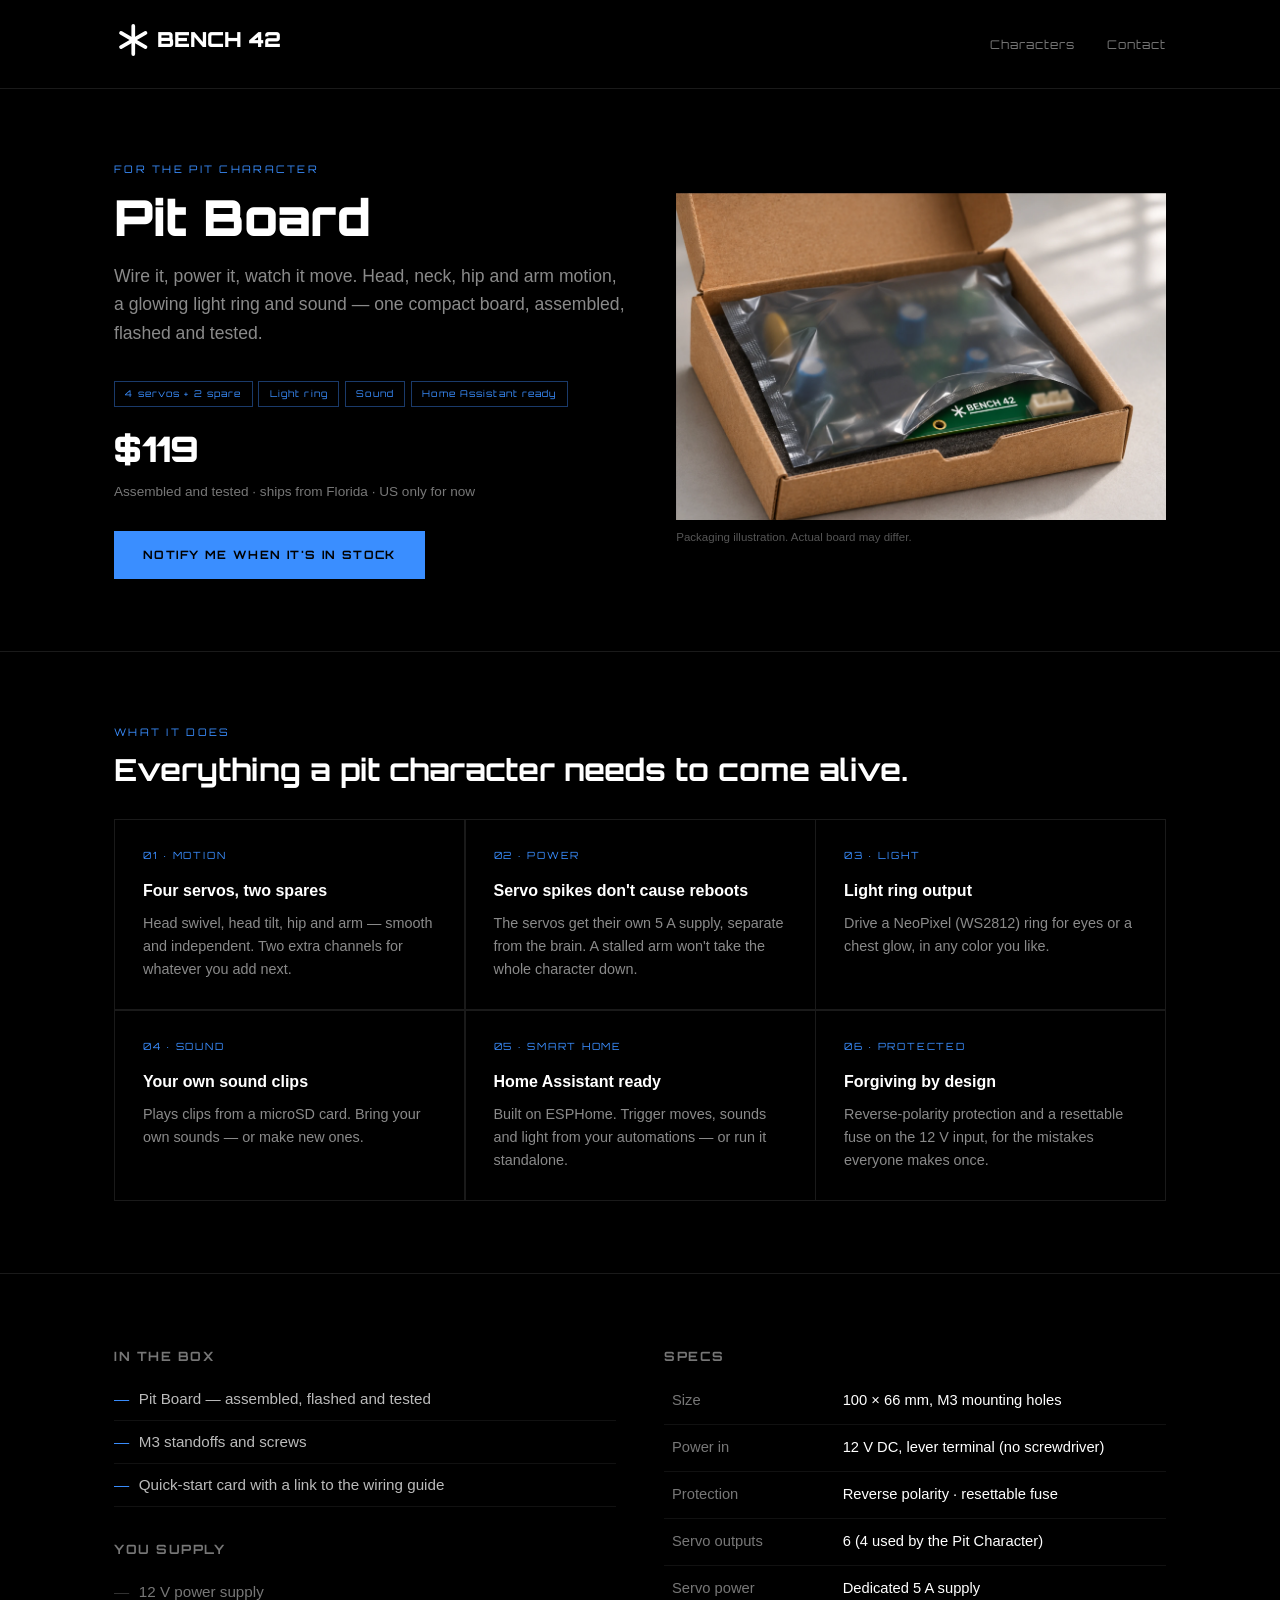
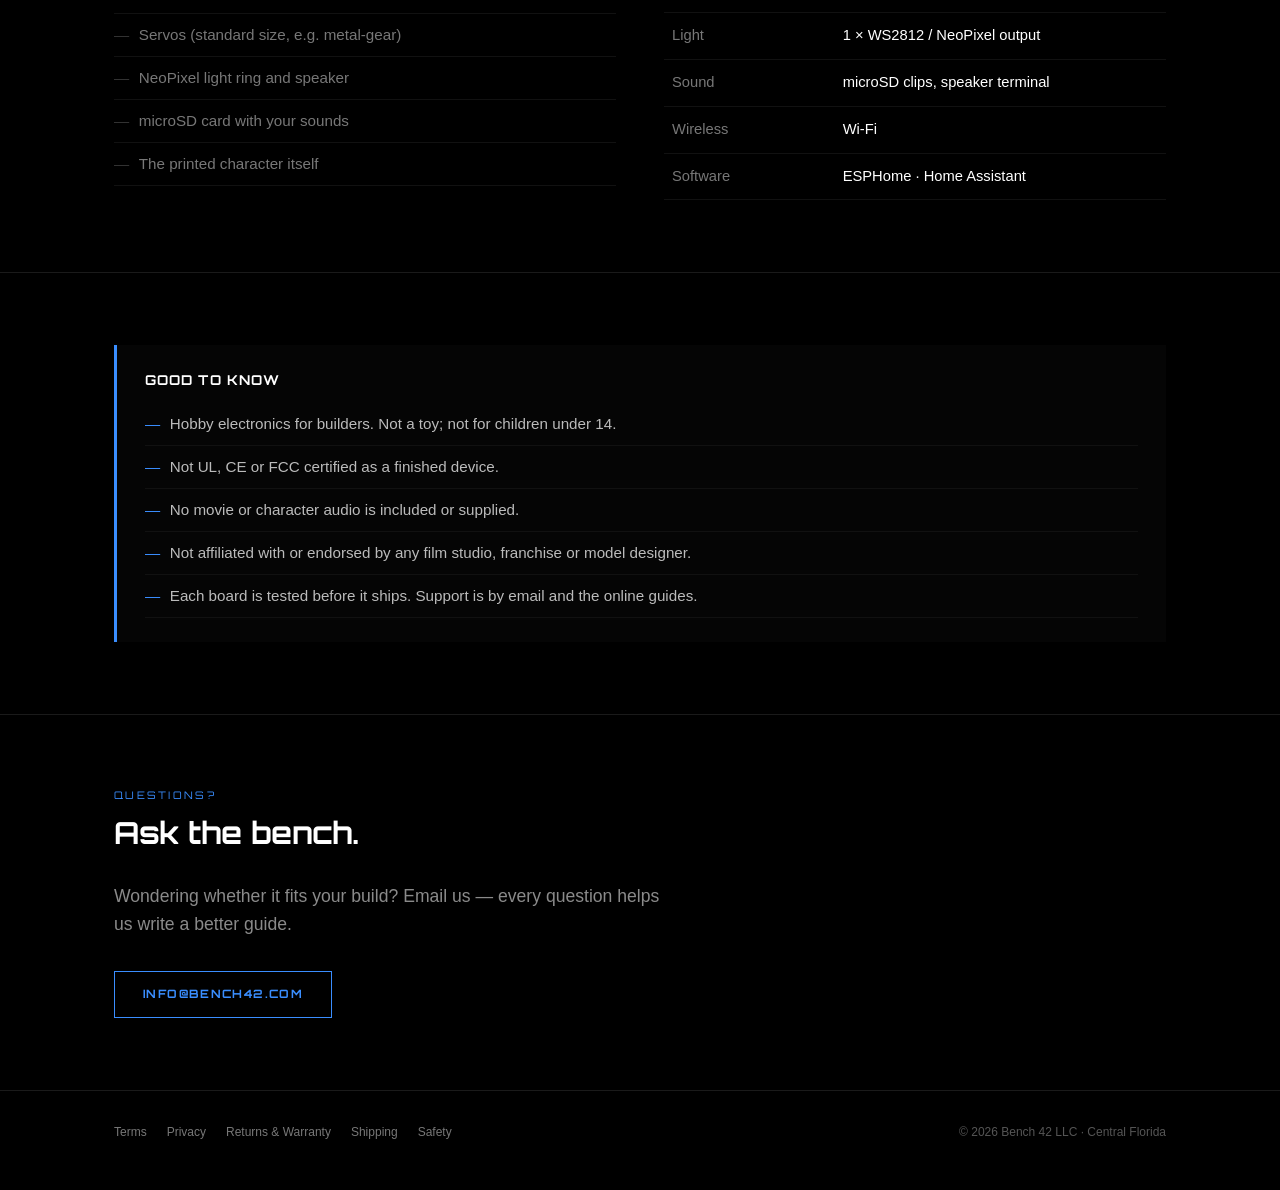
==== pit-board.html @ 6bb13f92 "New site: Characters + Pit Board page Co-Authored-By: Claude Opus 5.5 <noreply@anthropic.com>" ====
<!DOCTYPE html>
<html lang="en">
<head>
  <meta charset="UTF-8">
  <meta name="viewport" content="width=device-width, initial-scale=1.0">
  <!-- Pre-launch: remove this line on launch day. -->
  <meta name="robots" content="noindex, nofollow">
  <title>Pit Board – Animatronic Controller | Bench 42</title>
  <meta name="description" content="Bring a 3D-printed pit character to life: 4 servos, a light ring and sound on one compact 12 V board. Assembled, flashed and tested. Home Assistant ready.">
  <link href="https://fonts.googleapis.com/css2?family=Orbitron:wght@400;700;900&display=swap" rel="stylesheet">
  <link rel="stylesheet" href="site.css">
  <style>
    .hero-grid { display: grid; grid-template-columns: 1.05fr 1fr; gap: 3rem; align-items: center; }
    .price { font-family: 'Orbitron', sans-serif; font-size: 2.2rem; font-weight: 900; margin: 0.5rem 0 0.25rem; }
    .price-note { color: #777; font-size: 0.85rem; margin-bottom: 1.75rem; }
    figure figcaption { font-size: 0.72rem; color: #555; margin-top: 0.5rem; }
    .two { display: grid; grid-template-columns: 1fr 1fr; gap: 3rem; }
    .two h3 { font-family: 'Orbitron', sans-serif; font-size: 0.8rem; letter-spacing: 0.12em; color: #777; margin-bottom: 0.75rem; text-transform: uppercase; }
    @media (max-width: 800px) { .hero-grid, .two { grid-template-columns: 1fr; gap: 2rem; } }
  </style>
</head>
<body>

<header>
  <div class="container header-inner">
    <a href="index.html" aria-label="Bench 42 home">
      <svg class="logo-svg" viewBox="0 0 280 54" xmlns="http://www.w3.org/2000/svg">
        <g transform="translate(26,27)">
          <line x1="0" y1="-19" x2="0" y2="19" stroke="#fff" stroke-width="5" stroke-linecap="round"/>
          <line x1="16.5" y1="-9.5" x2="-16.5" y2="9.5" stroke="#fff" stroke-width="5" stroke-linecap="round"/>
          <line x1="-16.5" y1="-9.5" x2="16.5" y2="9.5" stroke="#fff" stroke-width="5" stroke-linecap="round"/>
        </g>
        <text x="58" y="36" font-family="Orbitron,'Arial Black',sans-serif" font-weight="900" font-size="28" fill="#fff">BENCH 42</text>
      </svg>
    </a>
    <nav>
      <a href="index.html#characters">Characters</a>
      <a href="#contact">Contact</a>
    </nav>
  </div>
</header>

<!-- HERO -->
<section>
  <div class="container hero-grid">
    <div>
      <p class="label">For the Pit Character</p>
      <h1>Pit Board</h1>
      <p class="lead">Wire it, power it, watch it move. Head, neck, hip and arm motion, a glowing light ring and sound — one compact board, assembled, flashed and tested.</p>
      <div>
        <span class="tag">4 servos + 2 spare</span><span class="tag">Light ring</span><span class="tag">Sound</span><span class="tag">Home Assistant ready</span>
      </div>
      <p class="price">$119</p>
      <p class="price-note">Assembled and tested · ships from Florida · US only for now</p>
      <a class="btn solid" href="mailto:info@bench42.com?subject=Pit%20Board%20%E2%80%94%20notify%20me">NOTIFY ME WHEN IT'S IN STOCK</a>
    </div>
    <figure>
      <img src="img/pit-board-boxed.webp" alt="A Bench 42 board in an anti-static bag inside a kraft shipping box" width="2000" height="1333">
      <figcaption>Packaging illustration. Actual board may differ.</figcaption>
    </figure>
  </div>
</section>

<!-- WHAT IT DOES -->
<section>
  <div class="container">
    <p class="label">What it does</p>
    <h2>Everything a pit character needs to come alive.</h2>
    <div class="grid">
      <div class="card"><p class="num">01 · MOTION</p><h3>Four servos, two spares</h3><p>Head swivel, head tilt, hip and arm — smooth and independent. Two extra channels for whatever you add next.</p></div>
      <div class="card"><p class="num">02 · POWER</p><h3>Servo spikes don't cause reboots</h3><p>The servos get their own 5 A supply, separate from the brain. A stalled arm won't take the whole character down.</p></div>
      <div class="card"><p class="num">03 · LIGHT</p><h3>Light ring output</h3><p>Drive a NeoPixel (WS2812) ring for eyes or a chest glow, in any color you like.</p></div>
      <div class="card"><p class="num">04 · SOUND</p><h3>Your own sound clips</h3><p>Plays clips from a microSD card. Bring your own sounds — or make new ones.</p></div>
      <div class="card"><p class="num">05 · SMART HOME</p><h3>Home Assistant ready</h3><p>Built on ESPHome. Trigger moves, sounds and light from your automations — or run it standalone.</p></div>
      <div class="card"><p class="num">06 · PROTECTED</p><h3>Forgiving by design</h3><p>Reverse-polarity protection and a resettable fuse on the 12 V input, for the mistakes everyone makes once.</p></div>
    </div>
  </div>
</section>

<!-- BOX + SPECS -->
<section>
  <div class="container two">
    <div>
      <h3>In the box</h3>
      <ul class="list">
        <li>Pit Board — assembled, flashed and tested</li>
        <li>M3 standoffs and screws</li>
        <li>Quick-start card with a link to the wiring guide</li>
      </ul>
      <h3 style="margin-top:2rem">You supply</h3>
      <ul class="list dim">
        <li>12 V power supply</li>
        <li>Servos (standard size, e.g. metal-gear)</li>
        <li>NeoPixel light ring and speaker</li>
        <li>microSD card with your sounds</li>
        <li>The printed character itself</li>
      </ul>
    </div>
    <div>
      <h3>Specs</h3>
      <table class="specs">
        <tr><th>Size</th><td>100 × 66 mm, M3 mounting holes</td></tr>
        <tr><th>Power in</th><td>12 V DC, lever terminal (no screwdriver)</td></tr>
        <tr><th>Protection</th><td>Reverse polarity · resettable fuse</td></tr>
        <tr><th>Servo outputs</th><td>6 (4 used by the Pit Character)</td></tr>
        <tr><th>Servo power</th><td>Dedicated 5 A supply</td></tr>
        <tr><th>Light</th><td>1 × WS2812 / NeoPixel output</td></tr>
        <tr><th>Sound</th><td>microSD clips, speaker terminal</td></tr>
        <tr><th>Wireless</th><td>Wi-Fi</td></tr>
        <tr><th>Software</th><td>ESPHome · Home Assistant</td></tr>
      </table>
    </div>
  </div>
</section>

<!-- GOOD TO KNOW -->
<section>
  <div class="container">
    <div class="note">
      <h3>GOOD TO KNOW</h3>
      <ul class="list">
        <li>Hobby electronics for builders. Not a toy; not for children under 14.</li>
        <li>Not UL, CE or FCC certified as a finished device.</li>
        <li>No movie or character audio is included or supplied.</li>
        <li>Not affiliated with or endorsed by any film studio, franchise or model designer.</li>
        <li>Each board is tested before it ships. Support is by email and the online guides.</li>
      </ul>
    </div>
  </div>
</section>

<!-- CONTACT -->
<section id="contact">
  <div class="container">
    <p class="label">Questions?</p>
    <h2>Ask the bench.</h2>
    <p class="lead">Wondering whether it fits your build? Email us — every question helps us write a better guide.</p>
    <a class="btn" href="mailto:info@bench42.com?subject=Pit%20Board%20question">INFO@BENCH42.COM</a>
  </div>
</section>

<footer>
  <div class="container footer-inner">
    <div>
      <a href="#">Terms</a><a href="#">Privacy</a><a href="#">Returns &amp; Warranty</a><a href="#">Shipping</a><a href="#">Safety</a>
    </div>
    <p>© 2026 Bench 42 LLC · Central Florida</p>
  </div>
</footer>

</body>
</html>
---- site.css ----
*, *::before, *::after { box-sizing: border-box; margin: 0; padding: 0; }
:root { --bg:#000; --panel:#050505; --line:#1a1a1a; --text:#fff; --muted:#8a8a8a; --dim:#555; --accent:#3A8EFF; --accent-dim:#1a3a6a; }
body { background: var(--bg); color: var(--text); font-family: -apple-system, BlinkMacSystemFont, 'Segoe UI', Roboto, sans-serif; line-height: 1.6; }
img { max-width: 100%; height: auto; display: block; }
a { color: var(--accent); }
.container { max-width: 1100px; margin: 0 auto; padding: 0 1.5rem; }
.orb { font-family: 'Orbitron', 'Arial Black', sans-serif; }

header { border-bottom: 1px solid var(--line); padding: 1.25rem 0; }
.header-inner { display: flex; align-items: center; justify-content: space-between; gap: 1rem; }
.logo-svg { height: 40px; width: auto; }
nav a { color: #777; text-decoration: none; font-size: 0.75rem; letter-spacing: 0.08em; margin-left: 1.75rem; font-family: 'Orbitron', sans-serif; }
nav a:hover { color: #fff; }

section { padding: 4.5rem 0; border-bottom: 1px solid var(--line); }
.label { font-family: 'Orbitron', sans-serif; font-size: 0.65rem; letter-spacing: 0.22em; color: var(--accent); text-transform: uppercase; margin-bottom: 0.75rem; }
h1, h2 { font-family: 'Orbitron', 'Arial Black', sans-serif; line-height: 1.15; }
h1 { font-size: clamp(2rem, 5vw, 3.1rem); font-weight: 900; margin-bottom: 1rem; }
h2 { font-size: clamp(1.35rem, 3vw, 1.9rem); font-weight: 700; margin-bottom: 2rem; }
.accent { color: var(--accent); }
.lead { font-size: 1.1rem; color: var(--muted); max-width: 560px; margin-bottom: 2rem; }

.btn { display: inline-block; font-family: 'Orbitron', sans-serif; font-size: 0.72rem; font-weight: 700; letter-spacing: 0.12em; color: var(--accent); border: 1.5px solid var(--accent); padding: 0.85rem 1.75rem; text-decoration: none; transition: background .2s, color .2s; }
.btn:hover { background: var(--accent); color: #000; }
.btn.solid { background: var(--accent); color: #000; }
.btn.solid:hover { background: #6aa9ff; }

.grid { display: grid; grid-template-columns: repeat(auto-fit, minmax(300px, 1fr)); gap: 1.5px; background: var(--line); border: 1.5px solid var(--line); }
.card { background: #000; padding: 1.75rem; }
.card h3 { font-size: 1rem; font-weight: 600; margin-bottom: 0.5rem; }
.card p { font-size: 0.9rem; color: var(--muted); }
.card .num { font-family: 'Orbitron', sans-serif; font-size: 0.62rem; letter-spacing: 0.18em; color: var(--accent); margin-bottom: 0.9rem; }

.tag { display: inline-block; font-family: 'Orbitron', sans-serif; font-size: 0.58rem; letter-spacing: 0.12em; color: var(--accent); border: 1px solid var(--accent-dim); padding: 0.3rem 0.65rem; margin: 0 0.35rem 0.35rem 0; }
.tag.soon { color: #777; border-color: #2a2a2a; }

.list { list-style: none; }
.list li { padding: 0.55rem 0; border-bottom: 1px solid #111; color: #bbb; display: flex; gap: 0.6rem; font-size: 0.95rem; }
.list li::before { content: '—'; color: var(--accent); flex-shrink: 0; }
.list.dim li { color: #777; }
.list.dim li::before { color: #333; }

.specs { width: 100%; border-collapse: collapse; font-size: 0.92rem; }
.specs th, .specs td { text-align: left; padding: 0.7rem 0.5rem; border-bottom: 1px solid #111; vertical-align: top; }
.specs th { color: #777; font-weight: 500; width: 34%; }

.note { border-left: 3px solid var(--accent); background: var(--panel); padding: 1.5rem 1.75rem; }
.note h3 { font-family: 'Orbitron', sans-serif; font-size: 0.85rem; letter-spacing: 0.08em; margin-bottom: 0.75rem; }

footer { padding: 2rem 0 3rem; }
.footer-inner { display: flex; justify-content: space-between; flex-wrap: wrap; gap: 1rem; font-size: 0.75rem; color: #555; }
.footer-inner a { color: #777; text-decoration: none; margin-right: 1.25rem; }
.footer-inner a:hover { color: #fff; }

@media (max-width: 640px) {
  nav a { margin-left: 1rem; }
  section { padding: 3.25rem 0; }
  .specs th { width: 42%; }
}
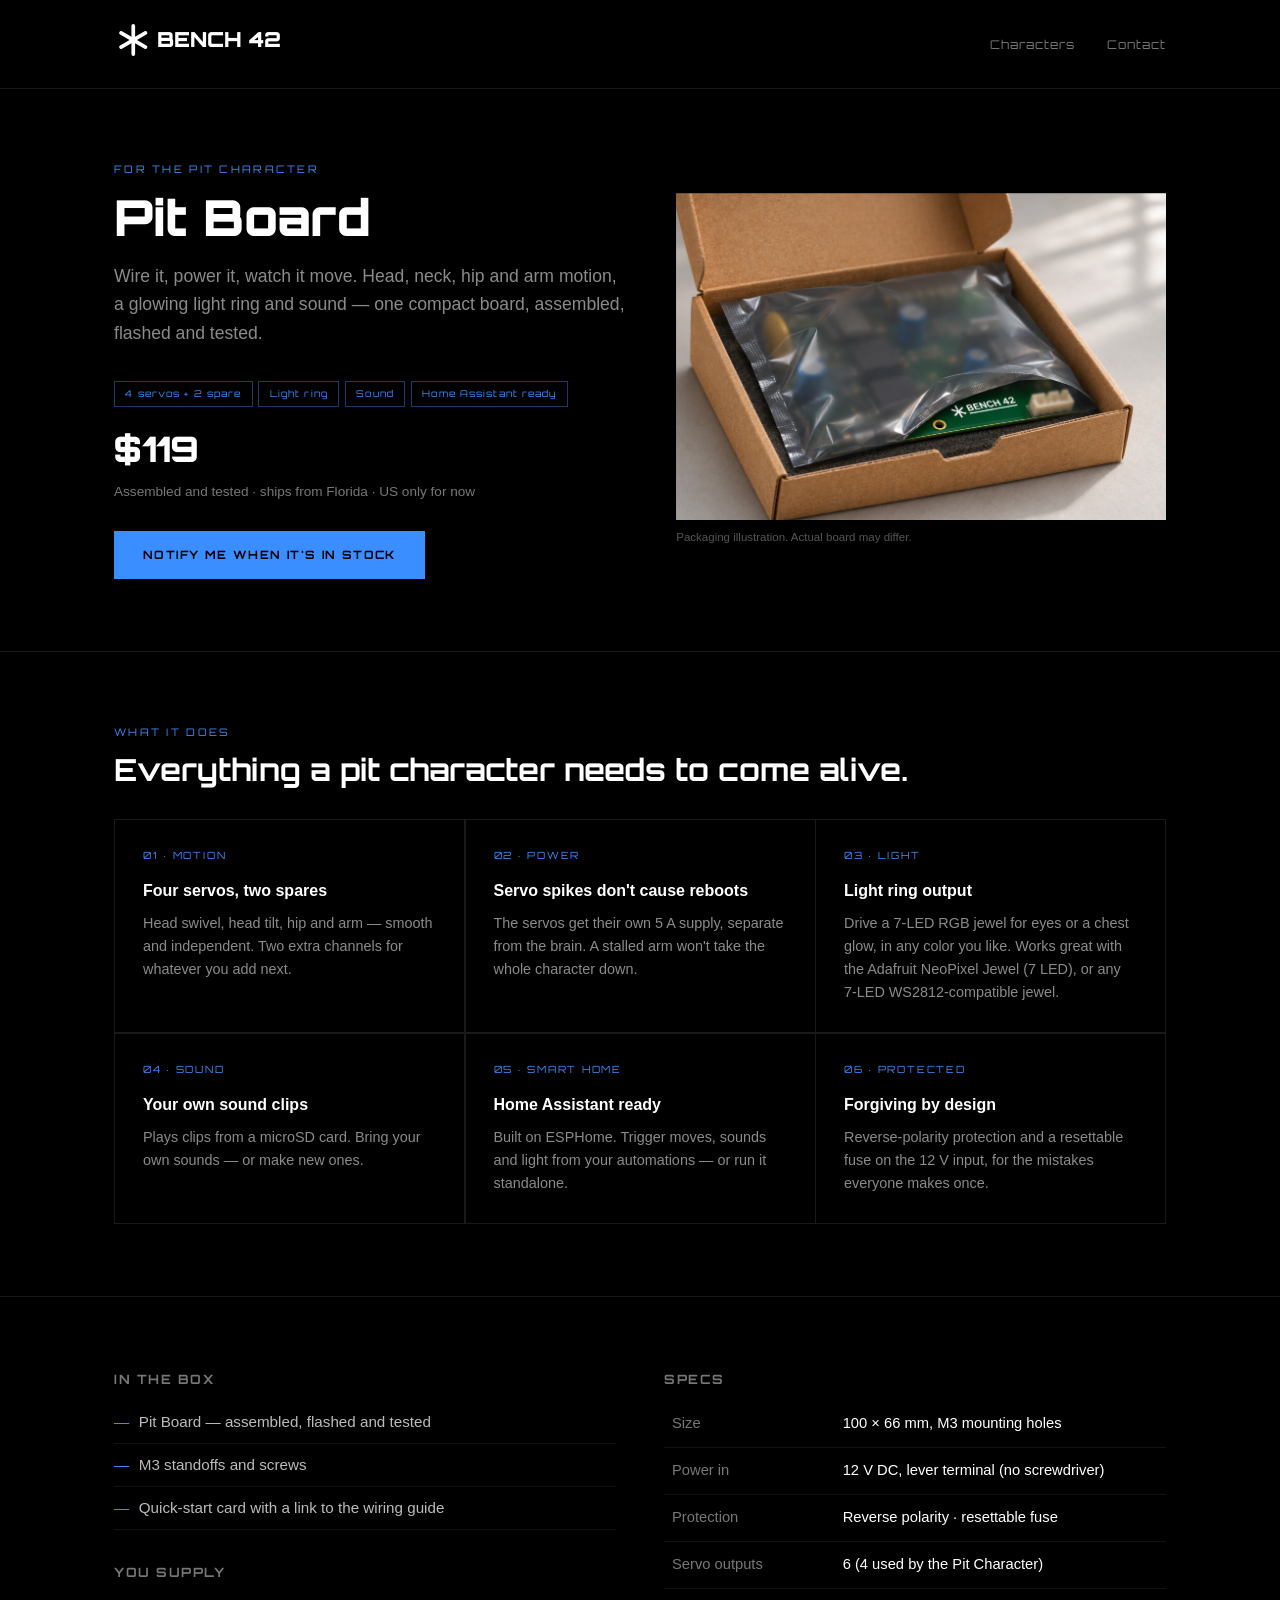
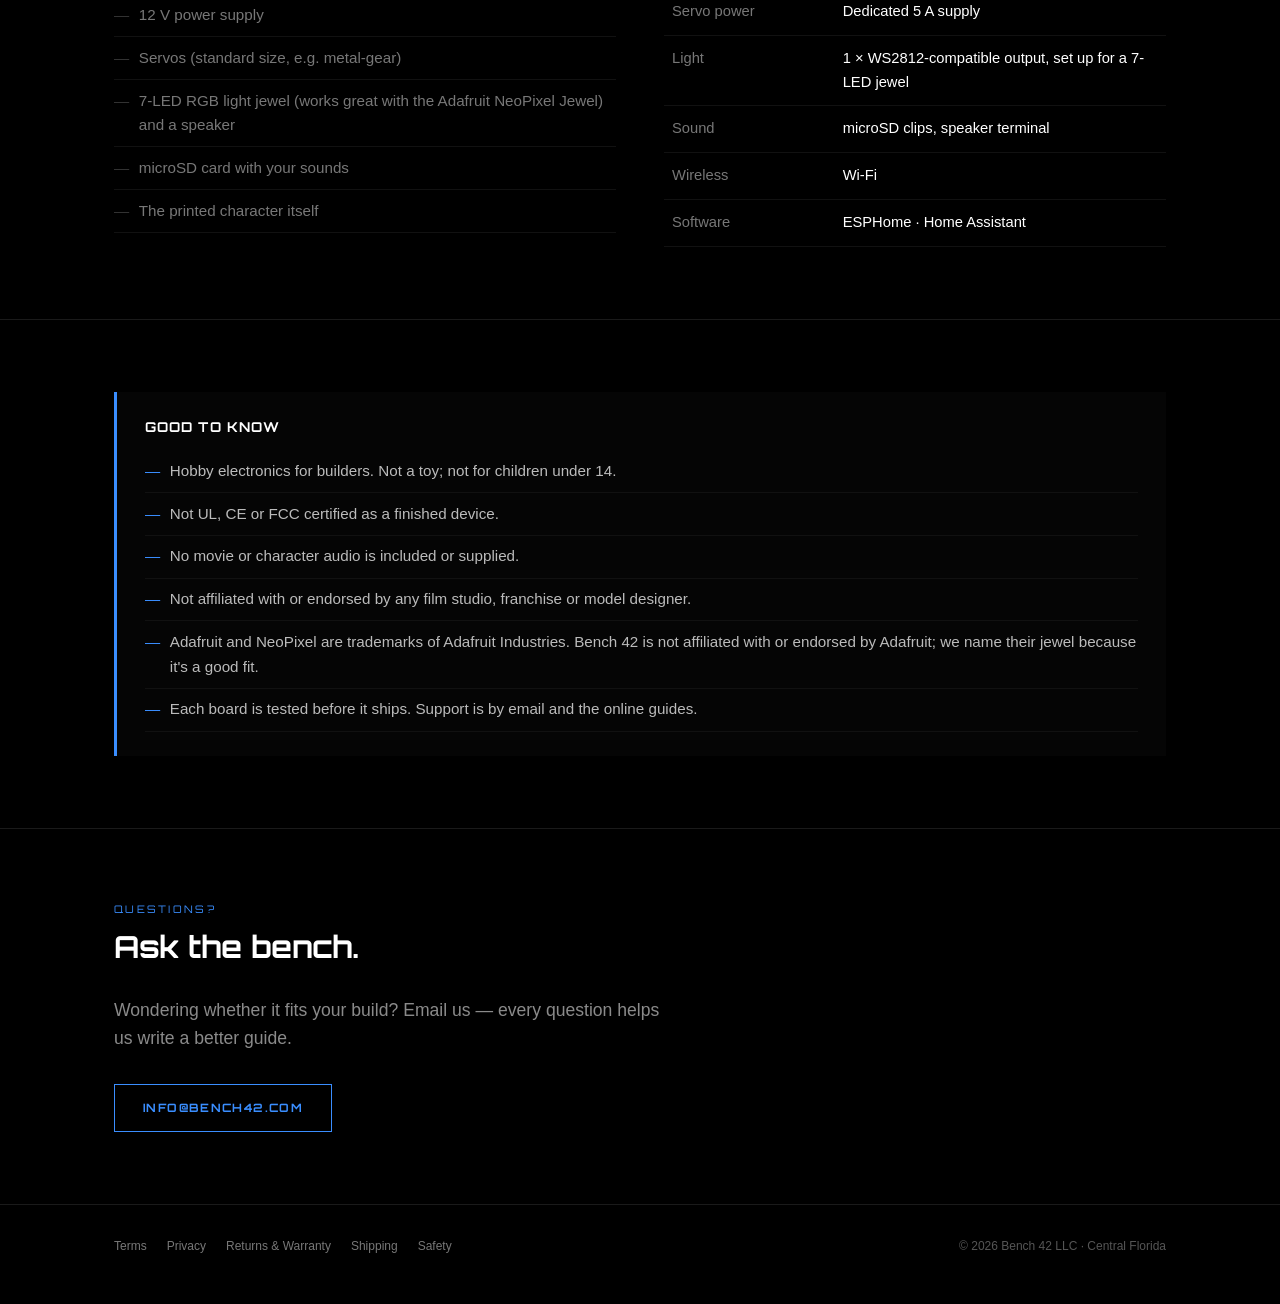
==== commit 8ddd8572: "Pit page: works great with the Adafruit NeoPixel Jewel (7 LED); trademark note Co-Authored-By: Claud" ====
--- a/pit-board.html
+++ b/pit-board.html
@@ -69,7 +69,7 @@
     <div class="grid">
       <div class="card"><p class="num">01 · MOTION</p><h3>Four servos, two spares</h3><p>Head swivel, head tilt, hip and arm — smooth and independent. Two extra channels for whatever you add next.</p></div>
       <div class="card"><p class="num">02 · POWER</p><h3>Servo spikes don't cause reboots</h3><p>The servos get their own 5 A supply, separate from the brain. A stalled arm won't take the whole character down.</p></div>
-      <div class="card"><p class="num">03 · LIGHT</p><h3>Light ring output</h3><p>Drive a NeoPixel (WS2812) ring for eyes or a chest glow, in any color you like.</p></div>
+      <div class="card"><p class="num">03 · LIGHT</p><h3>Light ring output</h3><p>Drive a 7-LED RGB jewel for eyes or a chest glow, in any color you like. Works great with the Adafruit NeoPixel Jewel (7 LED), or any 7-LED WS2812-compatible jewel.</p></div>
       <div class="card"><p class="num">04 · SOUND</p><h3>Your own sound clips</h3><p>Plays clips from a microSD card. Bring your own sounds — or make new ones.</p></div>
       <div class="card"><p class="num">05 · SMART HOME</p><h3>Home Assistant ready</h3><p>Built on ESPHome. Trigger moves, sounds and light from your automations — or run it standalone.</p></div>
       <div class="card"><p class="num">06 · PROTECTED</p><h3>Forgiving by design</h3><p>Reverse-polarity protection and a resettable fuse on the 12 V input, for the mistakes everyone makes once.</p></div>
@@ -91,7 +91,7 @@
       <ul class="list dim">
         <li>12 V power supply</li>
         <li>Servos (standard size, e.g. metal-gear)</li>
-        <li>NeoPixel light ring and speaker</li>
+        <li>7-LED RGB light jewel (works great with the Adafruit NeoPixel Jewel) and a speaker</li>
         <li>microSD card with your sounds</li>
         <li>The printed character itself</li>
       </ul>
@@ -104,7 +104,7 @@
         <tr><th>Protection</th><td>Reverse polarity · resettable fuse</td></tr>
         <tr><th>Servo outputs</th><td>6 (4 used by the Pit Character)</td></tr>
         <tr><th>Servo power</th><td>Dedicated 5 A supply</td></tr>
-        <tr><th>Light</th><td>1 × WS2812 / NeoPixel output</td></tr>
+        <tr><th>Light</th><td>1 × WS2812-compatible output, set up for a 7-LED jewel</td></tr>
         <tr><th>Sound</th><td>microSD clips, speaker terminal</td></tr>
         <tr><th>Wireless</th><td>Wi-Fi</td></tr>
         <tr><th>Software</th><td>ESPHome · Home Assistant</td></tr>
@@ -123,6 +123,7 @@
         <li>Not UL, CE or FCC certified as a finished device.</li>
         <li>No movie or character audio is included or supplied.</li>
         <li>Not affiliated with or endorsed by any film studio, franchise or model designer.</li>
+        <li>Adafruit and NeoPixel are trademarks of Adafruit Industries. Bench 42 is not affiliated with or endorsed by Adafruit; we name their jewel because it's a good fit.</li>
         <li>Each board is tested before it ships. Support is by email and the online guides.</li>
       </ul>
     </div>
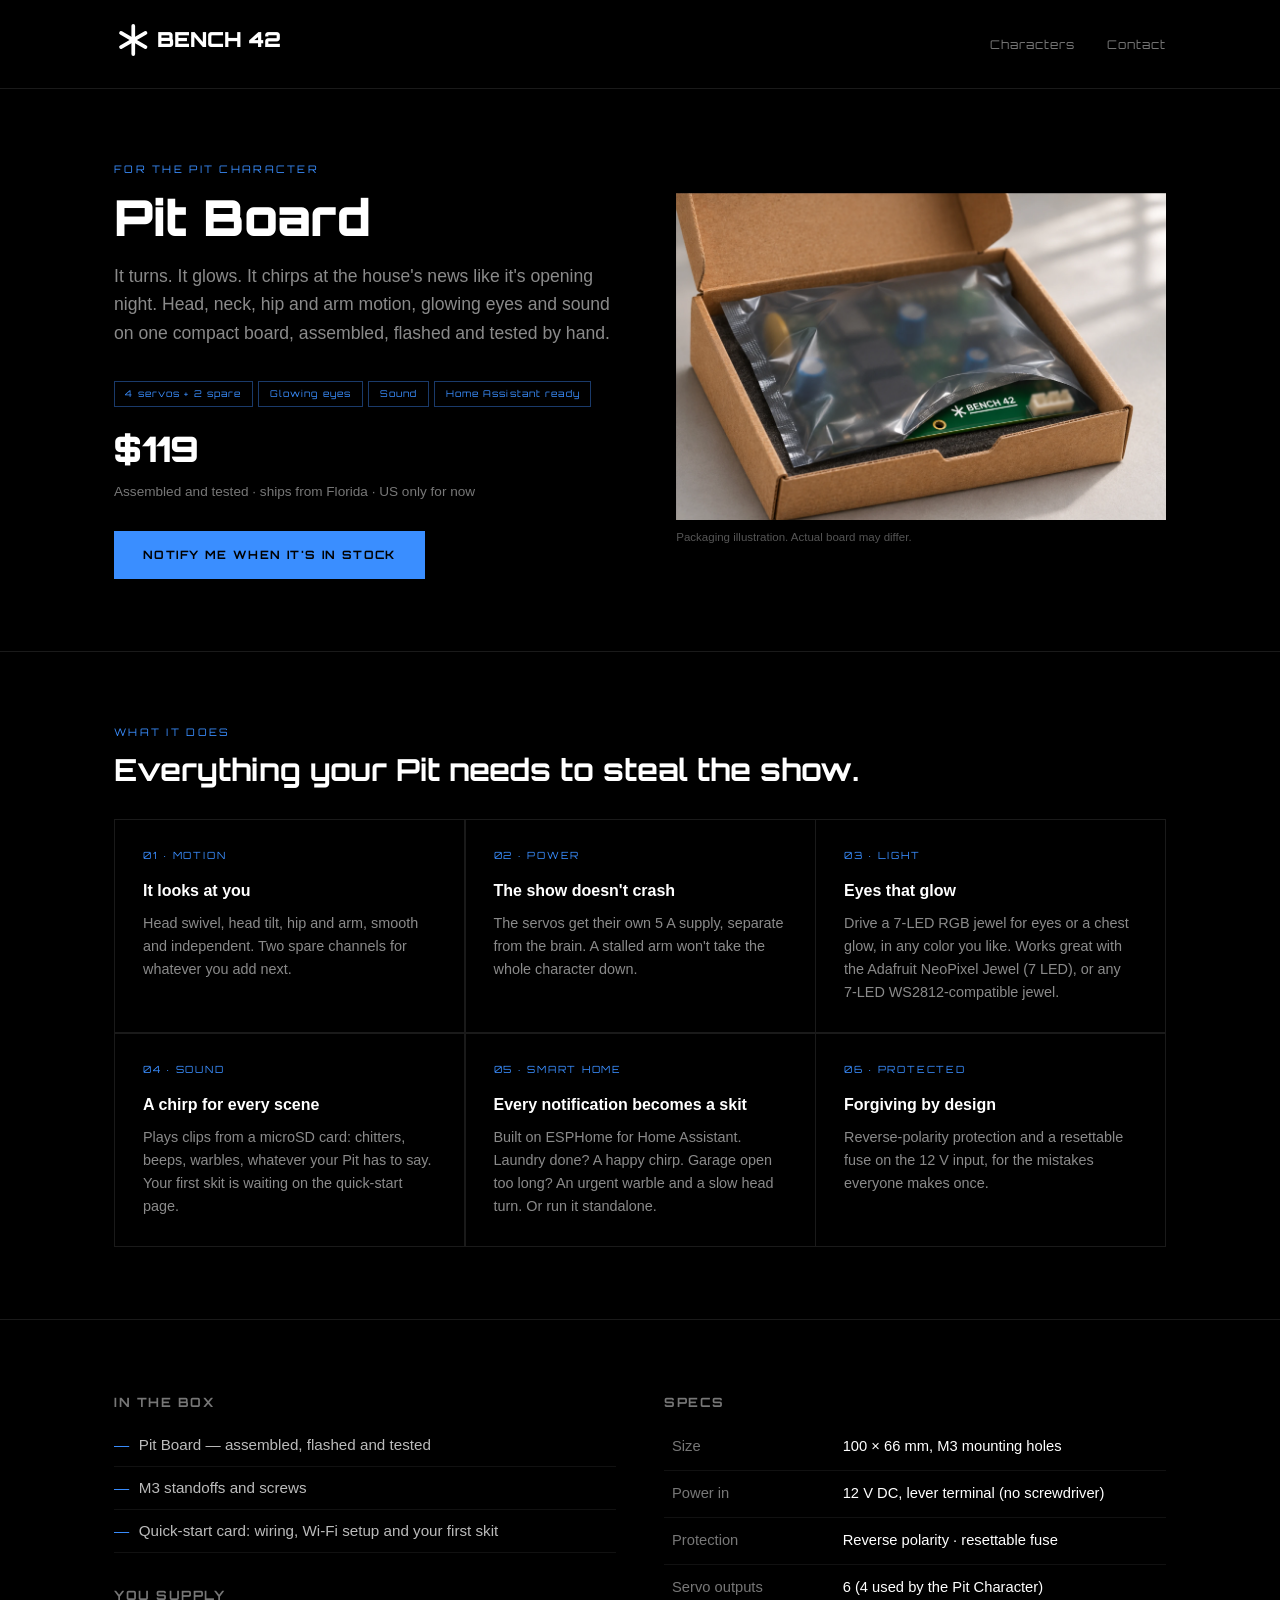
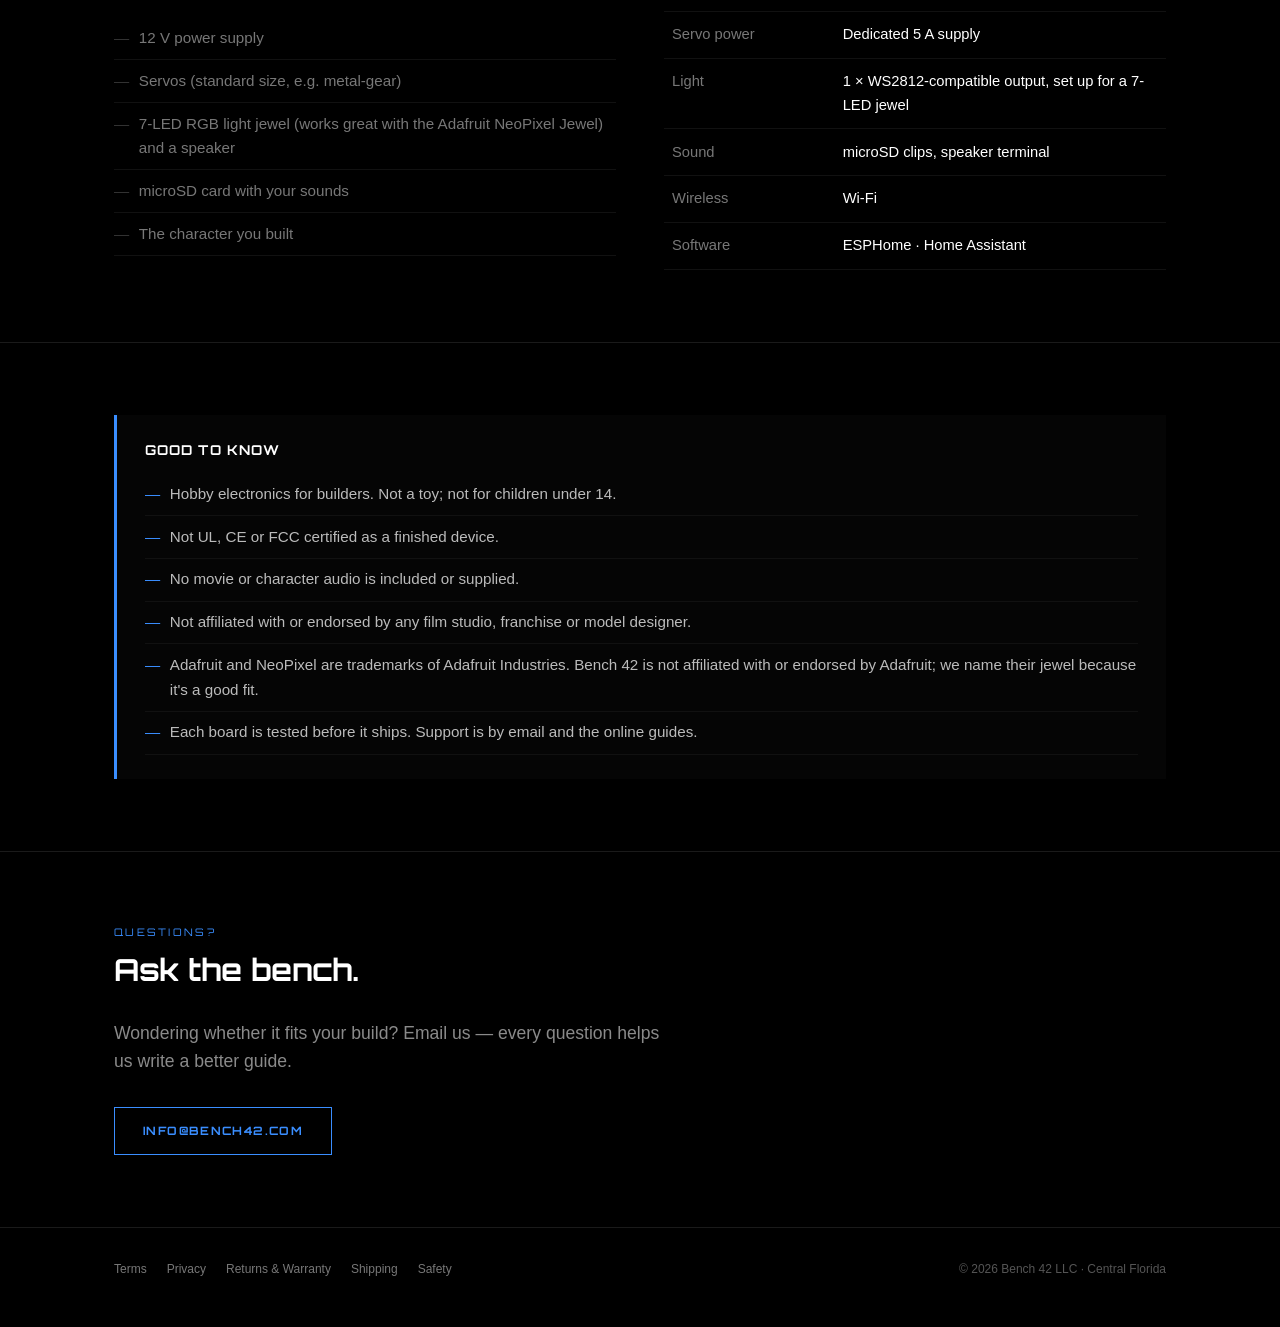
==== commit 33ebe14d: "Skit energy: notifications become skits; Pit chirps, talkers talk Co-Authored-By: Claude Opus 5.5 <n" ====
--- a/pit-board.html
+++ b/pit-board.html
@@ -6,7 +6,7 @@
   <!-- Pre-launch: remove this line on launch day. -->
   <meta name="robots" content="noindex, nofollow">
   <title>Pit Board – Animatronic Controller | Bench 42</title>
-  <meta name="description" content="Bring a 3D-printed pit character to life: 4 servos, a light ring and sound on one compact 12 V board. Assembled, flashed and tested. Home Assistant ready.">
+  <meta name="description" content="Bring the pit character you built to life: 4 servos, a light ring and sound on one compact 12 V board. Assembled, flashed and tested. Home Assistant ready.">
   <link href="https://fonts.googleapis.com/css2?family=Orbitron:wght@400;700;900&display=swap" rel="stylesheet">
   <link rel="stylesheet" href="site.css">
   <style>
@@ -46,9 +46,9 @@
     <div>
       <p class="label">For the Pit Character</p>
       <h1>Pit Board</h1>
-      <p class="lead">Wire it, power it, watch it move. Head, neck, hip and arm motion, a glowing light ring and sound — one compact board, assembled, flashed and tested.</p>
+      <p class="lead">It turns. It glows. It chirps at the house's news like it's opening night. Head, neck, hip and arm motion, glowing eyes and sound on one compact board, assembled, flashed and tested by hand.</p>
       <div>
-        <span class="tag">4 servos + 2 spare</span><span class="tag">Light ring</span><span class="tag">Sound</span><span class="tag">Home Assistant ready</span>
+        <span class="tag">4 servos + 2 spare</span><span class="tag">Glowing eyes</span><span class="tag">Sound</span><span class="tag">Home Assistant ready</span>
       </div>
       <p class="price">$119</p>
       <p class="price-note">Assembled and tested · ships from Florida · US only for now</p>
@@ -65,13 +65,13 @@
 <section>
   <div class="container">
     <p class="label">What it does</p>
-    <h2>Everything a pit character needs to come alive.</h2>
+    <h2>Everything your Pit needs to steal the show.</h2>
     <div class="grid">
-      <div class="card"><p class="num">01 · MOTION</p><h3>Four servos, two spares</h3><p>Head swivel, head tilt, hip and arm — smooth and independent. Two extra channels for whatever you add next.</p></div>
-      <div class="card"><p class="num">02 · POWER</p><h3>Servo spikes don't cause reboots</h3><p>The servos get their own 5 A supply, separate from the brain. A stalled arm won't take the whole character down.</p></div>
-      <div class="card"><p class="num">03 · LIGHT</p><h3>Light ring output</h3><p>Drive a 7-LED RGB jewel for eyes or a chest glow, in any color you like. Works great with the Adafruit NeoPixel Jewel (7 LED), or any 7-LED WS2812-compatible jewel.</p></div>
-      <div class="card"><p class="num">04 · SOUND</p><h3>Your own sound clips</h3><p>Plays clips from a microSD card. Bring your own sounds — or make new ones.</p></div>
-      <div class="card"><p class="num">05 · SMART HOME</p><h3>Home Assistant ready</h3><p>Built on ESPHome. Trigger moves, sounds and light from your automations — or run it standalone.</p></div>
+      <div class="card"><p class="num">01 · MOTION</p><h3>It looks at you</h3><p>Head swivel, head tilt, hip and arm, smooth and independent. Two spare channels for whatever you add next.</p></div>
+      <div class="card"><p class="num">02 · POWER</p><h3>The show doesn't crash</h3><p>The servos get their own 5 A supply, separate from the brain. A stalled arm won't take the whole character down.</p></div>
+      <div class="card"><p class="num">03 · LIGHT</p><h3>Eyes that glow</h3><p>Drive a 7-LED RGB jewel for eyes or a chest glow, in any color you like. Works great with the Adafruit NeoPixel Jewel (7 LED), or any 7-LED WS2812-compatible jewel.</p></div>
+      <div class="card"><p class="num">04 · SOUND</p><h3>A chirp for every scene</h3><p>Plays clips from a microSD card: chitters, beeps, warbles, whatever your Pit has to say. Your first skit is waiting on the quick-start page.</p></div>
+      <div class="card"><p class="num">05 · SMART HOME</p><h3>Every notification becomes a skit</h3><p>Built on ESPHome for Home Assistant. Laundry done? A happy chirp. Garage open too long? An urgent warble and a slow head turn. Or run it standalone.</p></div>
       <div class="card"><p class="num">06 · PROTECTED</p><h3>Forgiving by design</h3><p>Reverse-polarity protection and a resettable fuse on the 12 V input, for the mistakes everyone makes once.</p></div>
     </div>
   </div>
@@ -85,7 +85,7 @@
       <ul class="list">
         <li>Pit Board — assembled, flashed and tested</li>
         <li>M3 standoffs and screws</li>
-        <li>Quick-start card with a link to the wiring guide</li>
+        <li>Quick-start card: wiring, Wi-Fi setup and your first skit</li>
       </ul>
       <h3 style="margin-top:2rem">You supply</h3>
       <ul class="list dim">
@@ -93,7 +93,7 @@
         <li>Servos (standard size, e.g. metal-gear)</li>
         <li>7-LED RGB light jewel (works great with the Adafruit NeoPixel Jewel) and a speaker</li>
         <li>microSD card with your sounds</li>
-        <li>The printed character itself</li>
+        <li>The character you built</li>
       </ul>
     </div>
     <div>
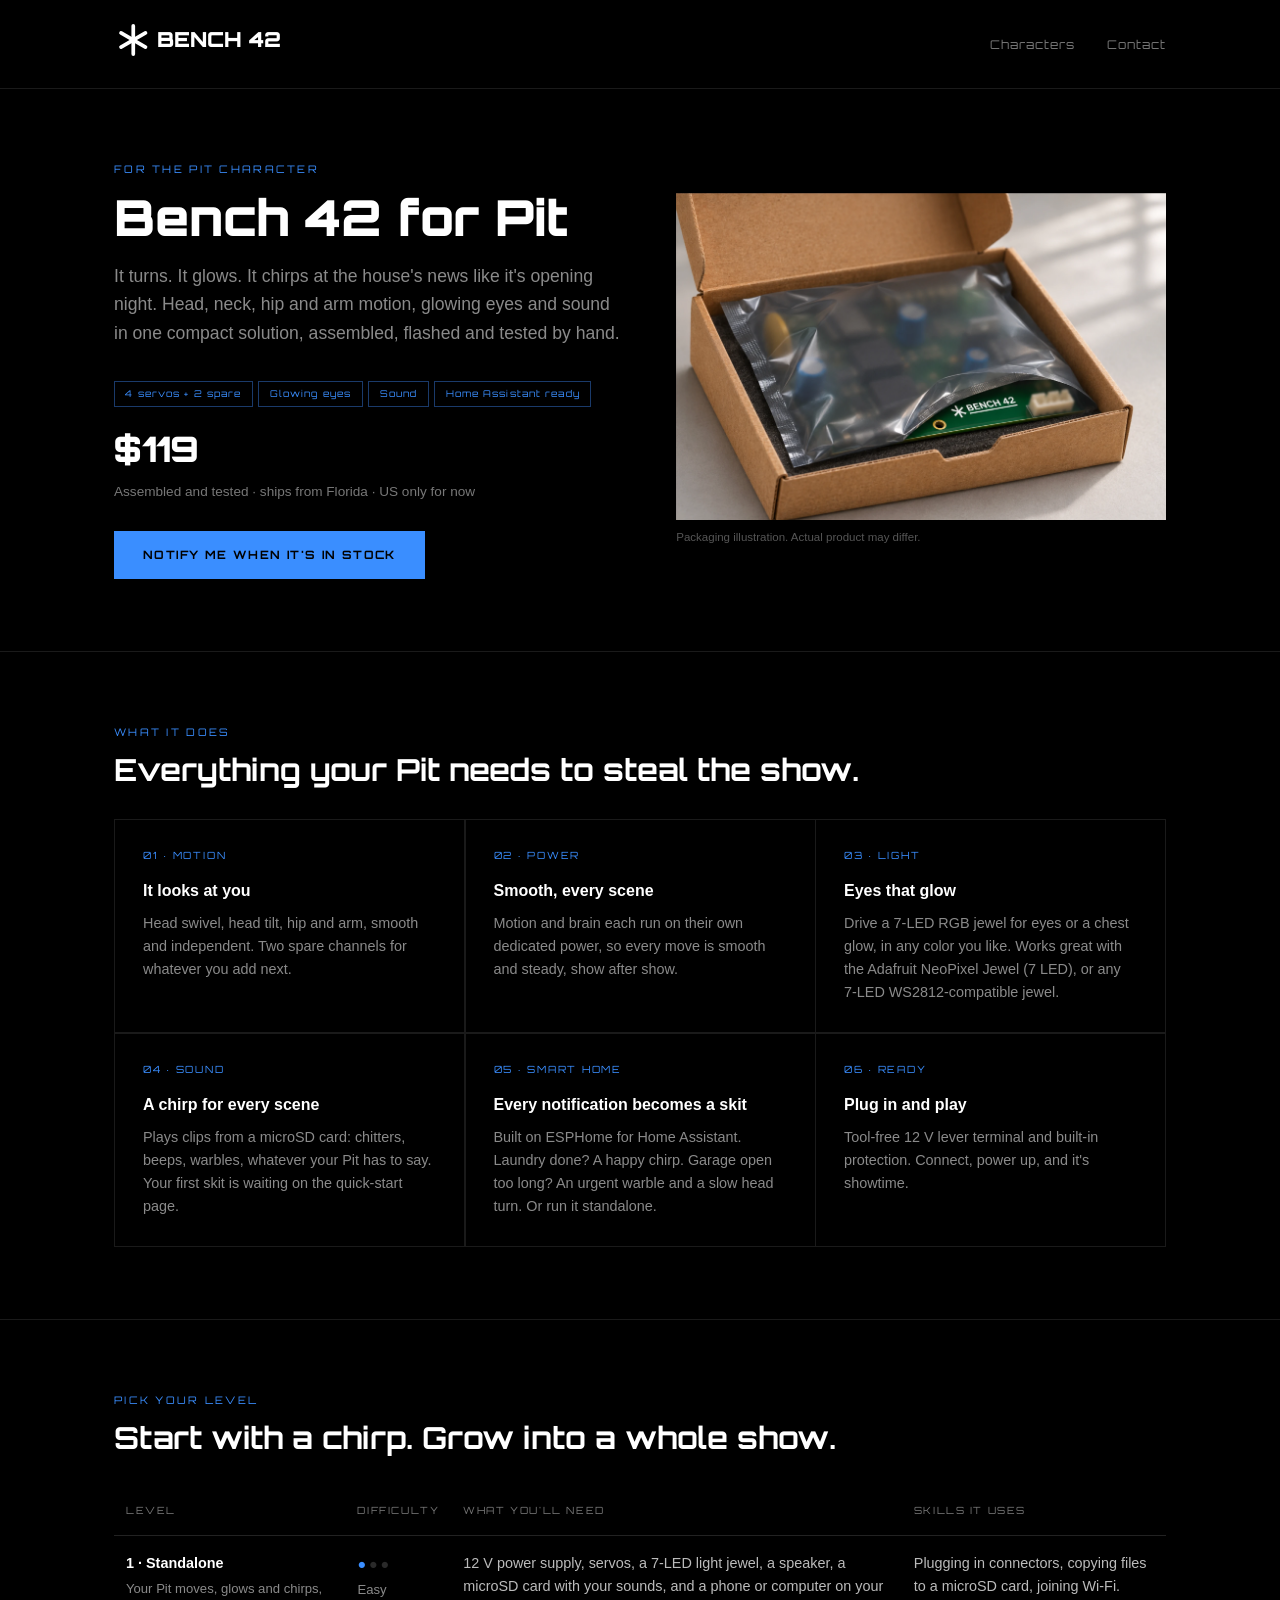
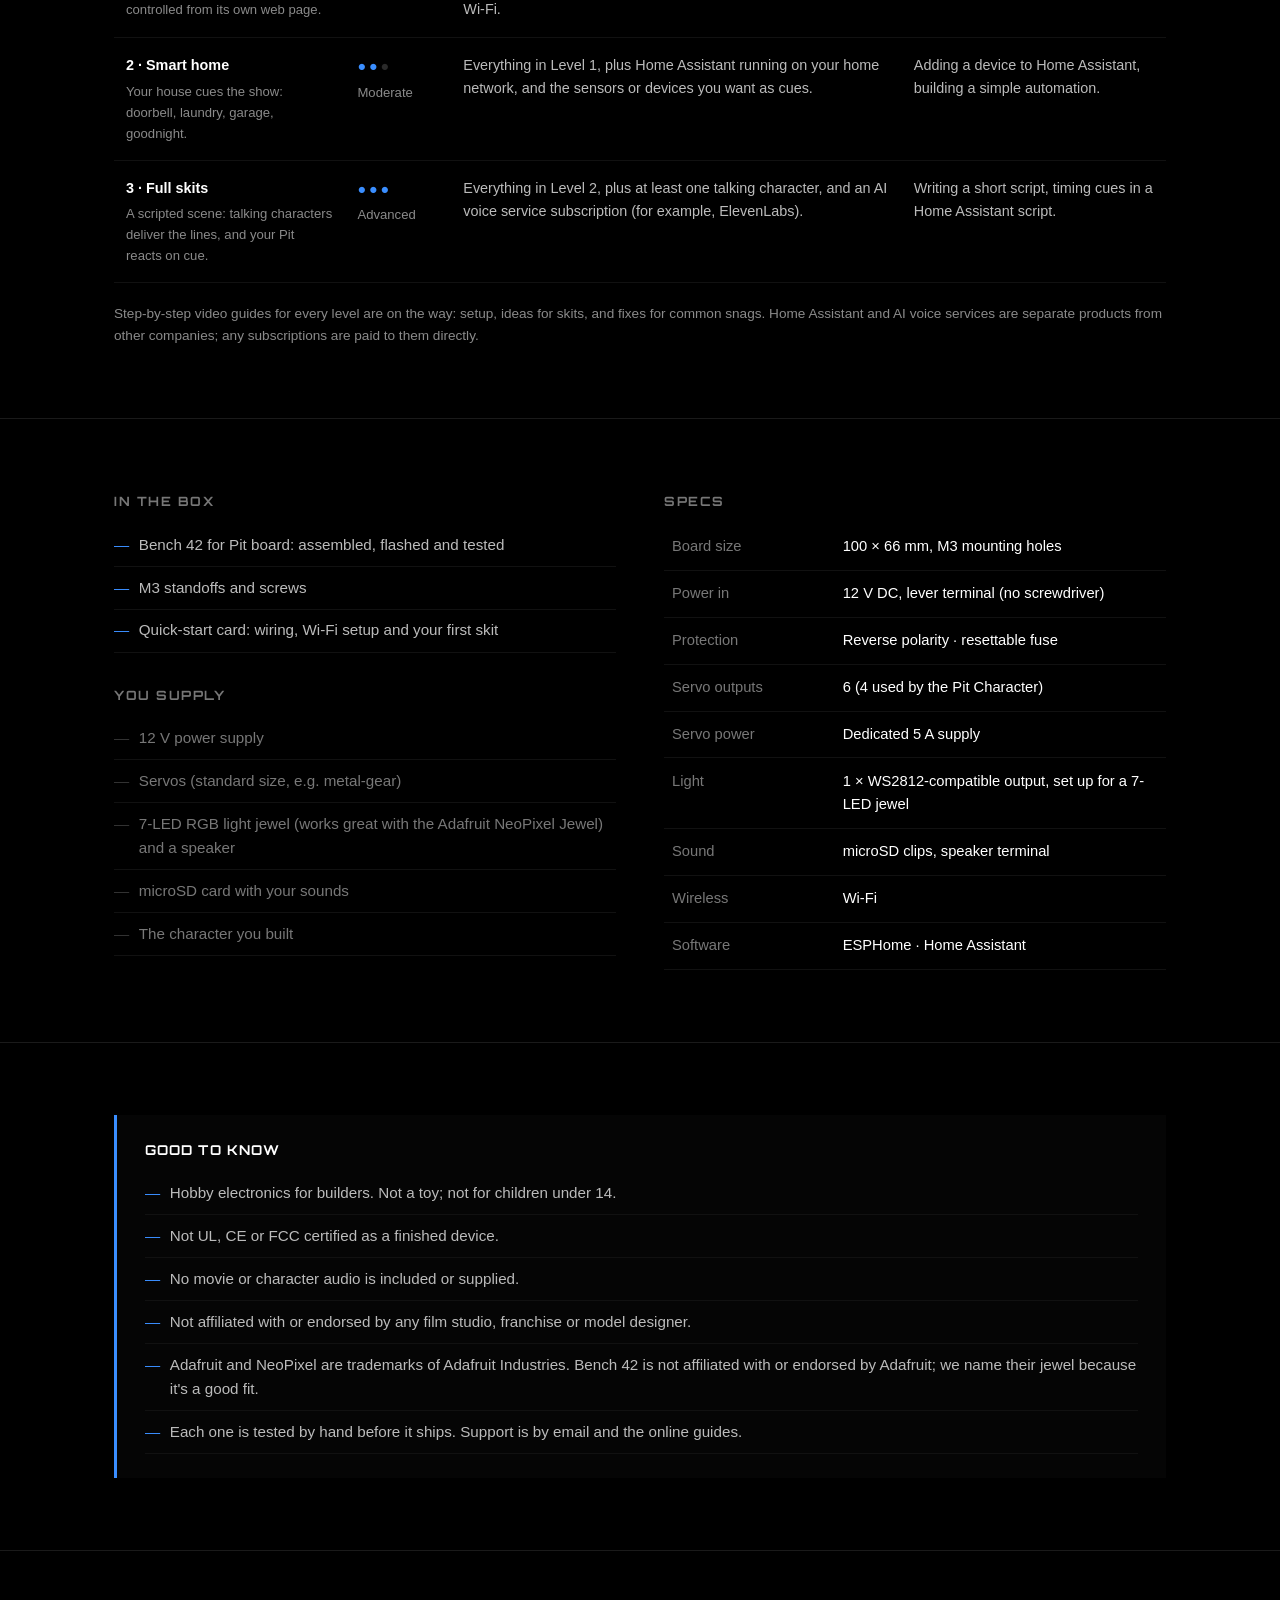
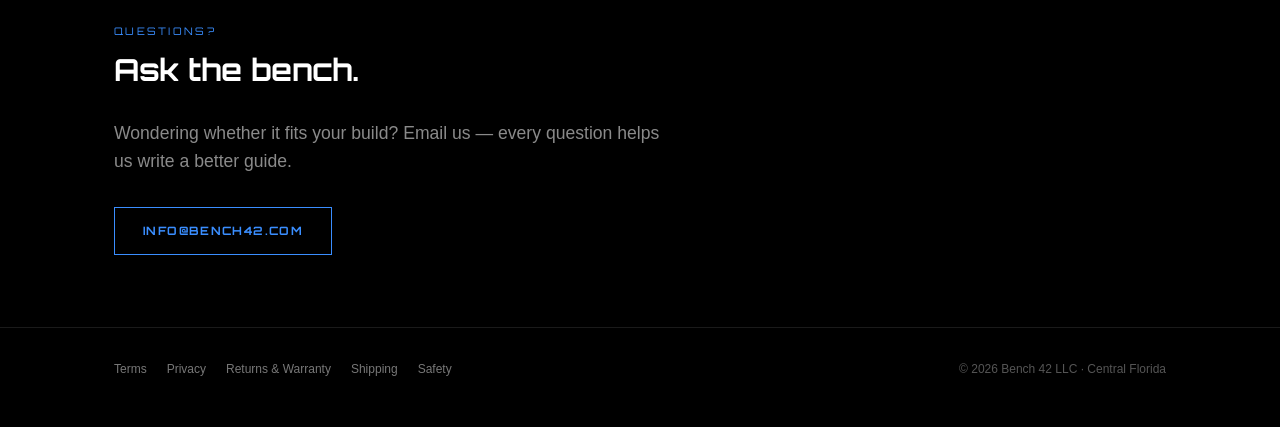
==== commit a8b7f0b7: "Pit page: Pick your level table (difficulty, what you'll need, skills); Bench 42 for Pit naming + po" ====
--- a/pit-board.html
+++ b/pit-board.html
@@ -5,8 +5,8 @@
   <meta name="viewport" content="width=device-width, initial-scale=1.0">
   <!-- Pre-launch: remove this line on launch day. -->
   <meta name="robots" content="noindex, nofollow">
-  <title>Pit Board – Animatronic Controller | Bench 42</title>
-  <meta name="description" content="Bring the pit character you built to life: 4 servos, a light ring and sound on one compact 12 V board. Assembled, flashed and tested. Home Assistant ready.">
+  <title>Bench 42 for Pit – the complete animatronic solution</title>
+  <meta name="description" content="Bring the pit character you built to life: 4 servos, a light ring and sound in one compact 12 V solution. Assembled, flashed and tested. Home Assistant ready.">
   <link href="https://fonts.googleapis.com/css2?family=Orbitron:wght@400;700;900&display=swap" rel="stylesheet">
   <link rel="stylesheet" href="site.css">
   <style>
@@ -17,6 +17,24 @@
     .two { display: grid; grid-template-columns: 1fr 1fr; gap: 3rem; }
     .two h3 { font-family: 'Orbitron', sans-serif; font-size: 0.8rem; letter-spacing: 0.12em; color: #777; margin-bottom: 0.75rem; text-transform: uppercase; }
     @media (max-width: 800px) { .hero-grid, .two { grid-template-columns: 1fr; gap: 2rem; } }
+    .levels { width: 100%; border-collapse: collapse; font-size: 0.9rem; }
+    .levels th, .levels td { text-align: left; padding: 1rem 0.75rem; border-bottom: 1px solid #111; vertical-align: top; }
+    .levels thead th { font-family: 'Orbitron', sans-serif; font-size: 0.62rem; letter-spacing: 0.16em; color: #777; font-weight: 400; text-transform: uppercase; border-bottom: 1px solid #222; }
+    .levels tbody th { font-weight: 600; color: #fff; width: 22%; }
+    .levels tbody th small { display: block; font-weight: 400; color: var(--muted); font-size: 0.82rem; margin-top: 0.2rem; }
+    .levels td { color: #bbb; }
+    .dots { font-family: 'Orbitron', sans-serif; color: var(--accent); letter-spacing: 0.2em; white-space: nowrap; }
+    .dots span { color: #2a2a2a; }
+    .dots + em { display: block; font-style: normal; color: var(--muted); font-size: 0.82rem; margin-top: 0.2rem; }
+    .levels-note { color: var(--muted); font-size: 0.85rem; margin-top: 1.25rem; }
+    @media (max-width: 800px) {
+      .levels thead { display: none; }
+      .levels, .levels tbody, .levels tr, .levels th, .levels td { display: block; width: 100%; }
+      .levels tr { padding: 1.25rem 0; border-bottom: 1px solid #1a1a1a; }
+      .levels th, .levels td { border: 0; padding: 0.3rem 0; }
+      .levels tbody th { width: 100%; }
+      .levels td::before { content: attr(data-label); display: block; font-family: 'Orbitron', sans-serif; font-size: 0.58rem; letter-spacing: 0.16em; color: #666; text-transform: uppercase; margin-top: 0.6rem; }
+    }
   </style>
 </head>
 <body>
@@ -45,18 +63,18 @@
   <div class="container hero-grid">
     <div>
       <p class="label">For the Pit Character</p>
-      <h1>Pit Board</h1>
-      <p class="lead">It turns. It glows. It chirps at the house's news like it's opening night. Head, neck, hip and arm motion, glowing eyes and sound on one compact board, assembled, flashed and tested by hand.</p>
+      <h1>Bench 42 for Pit</h1>
+      <p class="lead">It turns. It glows. It chirps at the house's news like it's opening night. Head, neck, hip and arm motion, glowing eyes and sound in one compact solution, assembled, flashed and tested by hand.</p>
       <div>
         <span class="tag">4 servos + 2 spare</span><span class="tag">Glowing eyes</span><span class="tag">Sound</span><span class="tag">Home Assistant ready</span>
       </div>
       <p class="price">$119</p>
       <p class="price-note">Assembled and tested · ships from Florida · US only for now</p>
-      <a class="btn solid" href="mailto:info@bench42.com?subject=Pit%20Board%20%E2%80%94%20notify%20me">NOTIFY ME WHEN IT'S IN STOCK</a>
+      <a class="btn solid" href="mailto:info@bench42.com?subject=Bench%2042%20for%20Pit%20%E2%80%94%20notify%20me">NOTIFY ME WHEN IT'S IN STOCK</a>
     </div>
     <figure>
-      <img src="img/pit-board-boxed.webp" alt="A Bench 42 board in an anti-static bag inside a kraft shipping box" width="2000" height="1333">
-      <figcaption>Packaging illustration. Actual board may differ.</figcaption>
+      <img src="img/pit-board-boxed.webp" alt="Bench 42 for Pit in an anti-static bag inside a kraft shipping box" width="2000" height="1333">
+      <figcaption>Packaging illustration. Actual product may differ.</figcaption>
     </figure>
   </div>
 </section>
@@ -68,12 +86,46 @@
     <h2>Everything your Pit needs to steal the show.</h2>
     <div class="grid">
       <div class="card"><p class="num">01 · MOTION</p><h3>It looks at you</h3><p>Head swivel, head tilt, hip and arm, smooth and independent. Two spare channels for whatever you add next.</p></div>
-      <div class="card"><p class="num">02 · POWER</p><h3>The show doesn't crash</h3><p>The servos get their own 5 A supply, separate from the brain. A stalled arm won't take the whole character down.</p></div>
+      <div class="card"><p class="num">02 · POWER</p><h3>Smooth, every scene</h3><p>Motion and brain each run on their own dedicated power, so every move is smooth and steady, show after show.</p></div>
       <div class="card"><p class="num">03 · LIGHT</p><h3>Eyes that glow</h3><p>Drive a 7-LED RGB jewel for eyes or a chest glow, in any color you like. Works great with the Adafruit NeoPixel Jewel (7 LED), or any 7-LED WS2812-compatible jewel.</p></div>
       <div class="card"><p class="num">04 · SOUND</p><h3>A chirp for every scene</h3><p>Plays clips from a microSD card: chitters, beeps, warbles, whatever your Pit has to say. Your first skit is waiting on the quick-start page.</p></div>
       <div class="card"><p class="num">05 · SMART HOME</p><h3>Every notification becomes a skit</h3><p>Built on ESPHome for Home Assistant. Laundry done? A happy chirp. Garage open too long? An urgent warble and a slow head turn. Or run it standalone.</p></div>
-      <div class="card"><p class="num">06 · PROTECTED</p><h3>Forgiving by design</h3><p>Reverse-polarity protection and a resettable fuse on the 12 V input, for the mistakes everyone makes once.</p></div>
-    </div>
+      <div class="card"><p class="num">06 · READY</p><h3>Plug in and play</h3><p>Tool-free 12 V lever terminal and built-in protection. Connect, power up, and it's showtime.</p></div>
+    </div>
+  </div>
+</section>
+
+<!-- LEVELS: difficulty + what you need -->
+<section id="levels">
+  <div class="container">
+    <p class="label">Pick your level</p>
+    <h2>Start with a chirp. Grow into a whole show.</h2>
+    <table class="levels">
+      <thead>
+        <tr><th>Level</th><th>Difficulty</th><th>What you'll need</th><th>Skills it uses</th></tr>
+      </thead>
+      <tbody>
+        <tr>
+          <th>1 · Standalone<small>Your Pit moves, glows and chirps, controlled from its own web page.</small></th>
+          <td data-label="Difficulty"><span class="dots">●<span>●●</span></span><em>Easy</em></td>
+          <td data-label="What you'll need">12 V power supply, servos, a 7-LED light jewel, a speaker, a microSD card with your sounds, and a phone or computer on your Wi-Fi.</td>
+          <td data-label="Skills it uses">Plugging in connectors, copying files to a microSD card, joining Wi-Fi.</td>
+        </tr>
+        <tr>
+          <th>2 · Smart home<small>Your house cues the show: doorbell, laundry, garage, goodnight.</small></th>
+          <td data-label="Difficulty"><span class="dots">●●<span>●</span></span><em>Moderate</em></td>
+          <td data-label="What you'll need">Everything in Level 1, plus Home Assistant running on your home network, and the sensors or devices you want as cues.</td>
+          <td data-label="Skills it uses">Adding a device to Home Assistant, building a simple automation.</td>
+        </tr>
+        <tr>
+          <th>3 · Full skits<small>A scripted scene: talking characters deliver the lines, and your Pit reacts on cue.</small></th>
+          <td data-label="Difficulty"><span class="dots">●●●</span><em>Advanced</em></td>
+          <td data-label="What you'll need">Everything in Level 2, plus at least one talking character, and an AI voice service subscription (for example, ElevenLabs).</td>
+          <td data-label="Skills it uses">Writing a short script, timing cues in a Home Assistant script.</td>
+        </tr>
+      </tbody>
+    </table>
+    <p class="levels-note">Step-by-step video guides for every level are on the way: setup, ideas for skits, and fixes for common snags. Home Assistant and AI voice services are separate products from other companies; any subscriptions are paid to them directly.</p>
   </div>
 </section>
 
@@ -83,7 +135,7 @@
     <div>
       <h3>In the box</h3>
       <ul class="list">
-        <li>Pit Board — assembled, flashed and tested</li>
+        <li>Bench 42 for Pit board: assembled, flashed and tested</li>
         <li>M3 standoffs and screws</li>
         <li>Quick-start card: wiring, Wi-Fi setup and your first skit</li>
       </ul>
@@ -99,7 +151,7 @@
     <div>
       <h3>Specs</h3>
       <table class="specs">
-        <tr><th>Size</th><td>100 × 66 mm, M3 mounting holes</td></tr>
+        <tr><th>Board size</th><td>100 × 66 mm, M3 mounting holes</td></tr>
         <tr><th>Power in</th><td>12 V DC, lever terminal (no screwdriver)</td></tr>
         <tr><th>Protection</th><td>Reverse polarity · resettable fuse</td></tr>
         <tr><th>Servo outputs</th><td>6 (4 used by the Pit Character)</td></tr>
@@ -124,7 +176,7 @@
         <li>No movie or character audio is included or supplied.</li>
         <li>Not affiliated with or endorsed by any film studio, franchise or model designer.</li>
         <li>Adafruit and NeoPixel are trademarks of Adafruit Industries. Bench 42 is not affiliated with or endorsed by Adafruit; we name their jewel because it's a good fit.</li>
-        <li>Each board is tested before it ships. Support is by email and the online guides.</li>
+        <li>Each one is tested by hand before it ships. Support is by email and the online guides.</li>
       </ul>
     </div>
   </div>
@@ -136,7 +188,7 @@
     <p class="label">Questions?</p>
     <h2>Ask the bench.</h2>
     <p class="lead">Wondering whether it fits your build? Email us — every question helps us write a better guide.</p>
-    <a class="btn" href="mailto:info@bench42.com?subject=Pit%20Board%20question">INFO@BENCH42.COM</a>
+    <a class="btn" href="mailto:info@bench42.com?subject=Bench%2042%20for%20Pit%20question">INFO@BENCH42.COM</a>
   </div>
 </section>
 
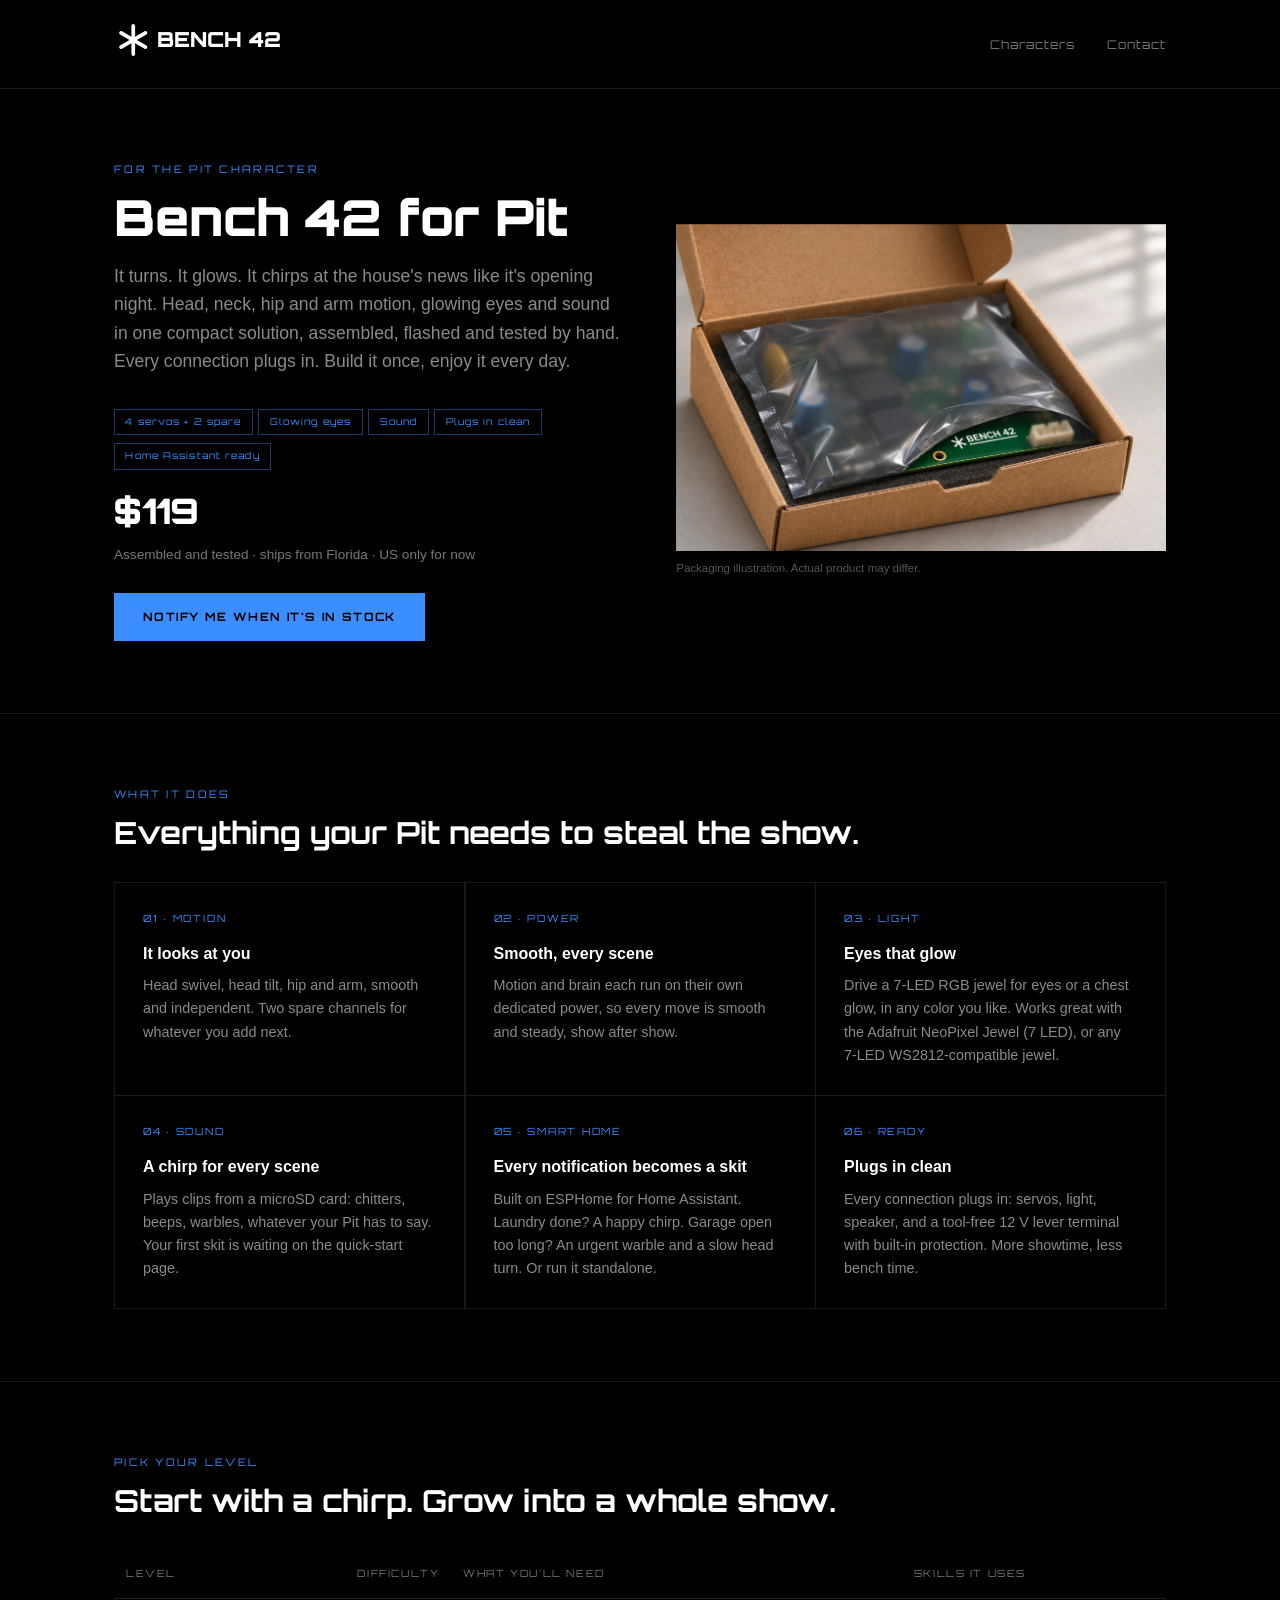
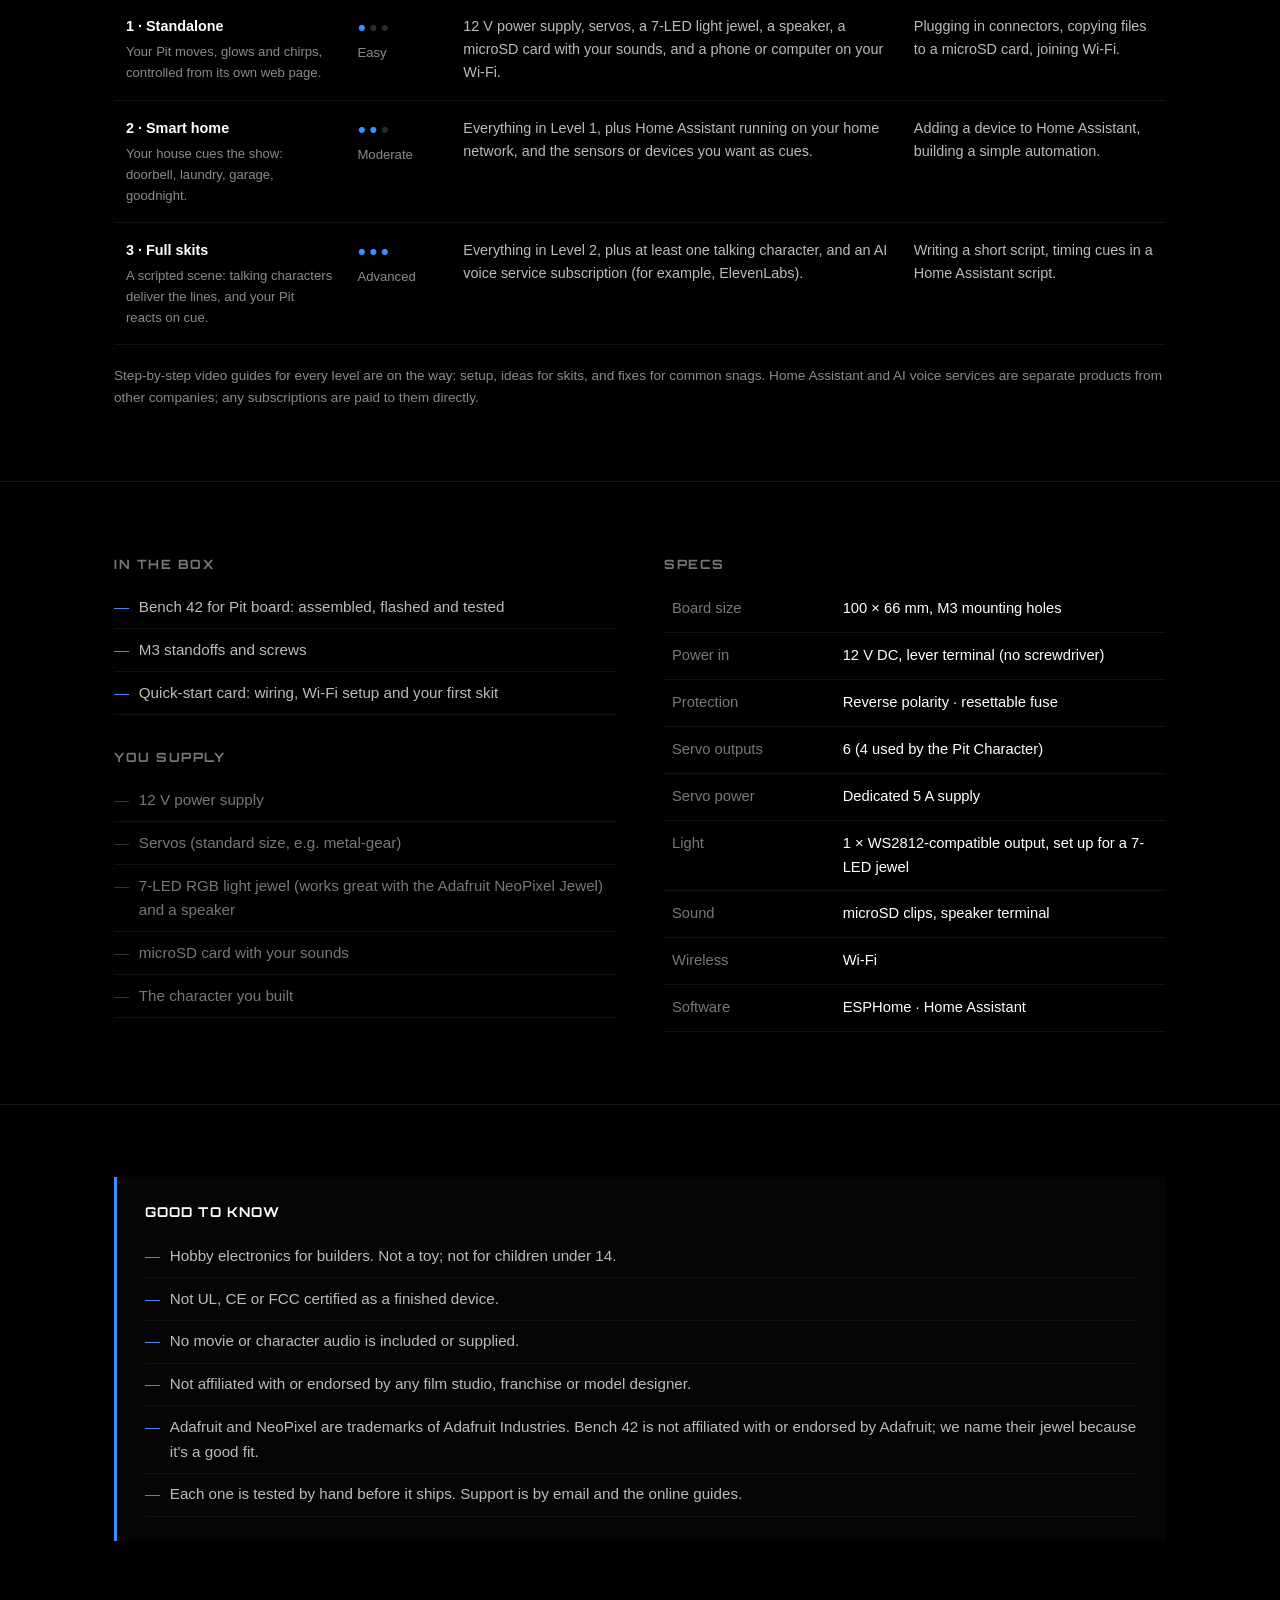
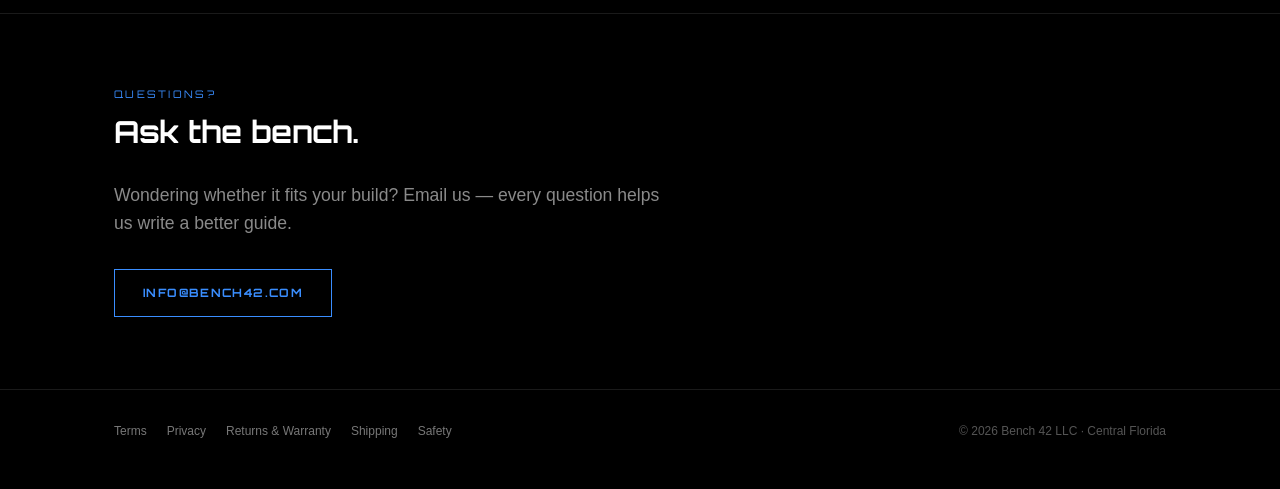
==== commit 28027eae: "Clean build as co-headline: Plugs in clean. Plays with your house. Co-Authored-By: Claude Opus 5.5 <" ====
--- a/pit-board.html
+++ b/pit-board.html
@@ -64,9 +64,9 @@
     <div>
       <p class="label">For the Pit Character</p>
       <h1>Bench 42 for Pit</h1>
-      <p class="lead">It turns. It glows. It chirps at the house's news like it's opening night. Head, neck, hip and arm motion, glowing eyes and sound in one compact solution, assembled, flashed and tested by hand.</p>
+      <p class="lead">It turns. It glows. It chirps at the house's news like it's opening night. Head, neck, hip and arm motion, glowing eyes and sound in one compact solution, assembled, flashed and tested by hand. Every connection plugs in. Build it once, enjoy it every day.</p>
       <div>
-        <span class="tag">4 servos + 2 spare</span><span class="tag">Glowing eyes</span><span class="tag">Sound</span><span class="tag">Home Assistant ready</span>
+        <span class="tag">4 servos + 2 spare</span><span class="tag">Glowing eyes</span><span class="tag">Sound</span><span class="tag">Plugs in clean</span><span class="tag">Home Assistant ready</span>
       </div>
       <p class="price">$119</p>
       <p class="price-note">Assembled and tested · ships from Florida · US only for now</p>
@@ -90,7 +90,7 @@
       <div class="card"><p class="num">03 · LIGHT</p><h3>Eyes that glow</h3><p>Drive a 7-LED RGB jewel for eyes or a chest glow, in any color you like. Works great with the Adafruit NeoPixel Jewel (7 LED), or any 7-LED WS2812-compatible jewel.</p></div>
       <div class="card"><p class="num">04 · SOUND</p><h3>A chirp for every scene</h3><p>Plays clips from a microSD card: chitters, beeps, warbles, whatever your Pit has to say. Your first skit is waiting on the quick-start page.</p></div>
       <div class="card"><p class="num">05 · SMART HOME</p><h3>Every notification becomes a skit</h3><p>Built on ESPHome for Home Assistant. Laundry done? A happy chirp. Garage open too long? An urgent warble and a slow head turn. Or run it standalone.</p></div>
-      <div class="card"><p class="num">06 · READY</p><h3>Plug in and play</h3><p>Tool-free 12 V lever terminal and built-in protection. Connect, power up, and it's showtime.</p></div>
+      <div class="card"><p class="num">06 · READY</p><h3>Plugs in clean</h3><p>Every connection plugs in: servos, light, speaker, and a tool-free 12 V lever terminal with built-in protection. More showtime, less bench time.</p></div>
     </div>
   </div>
 </section>
